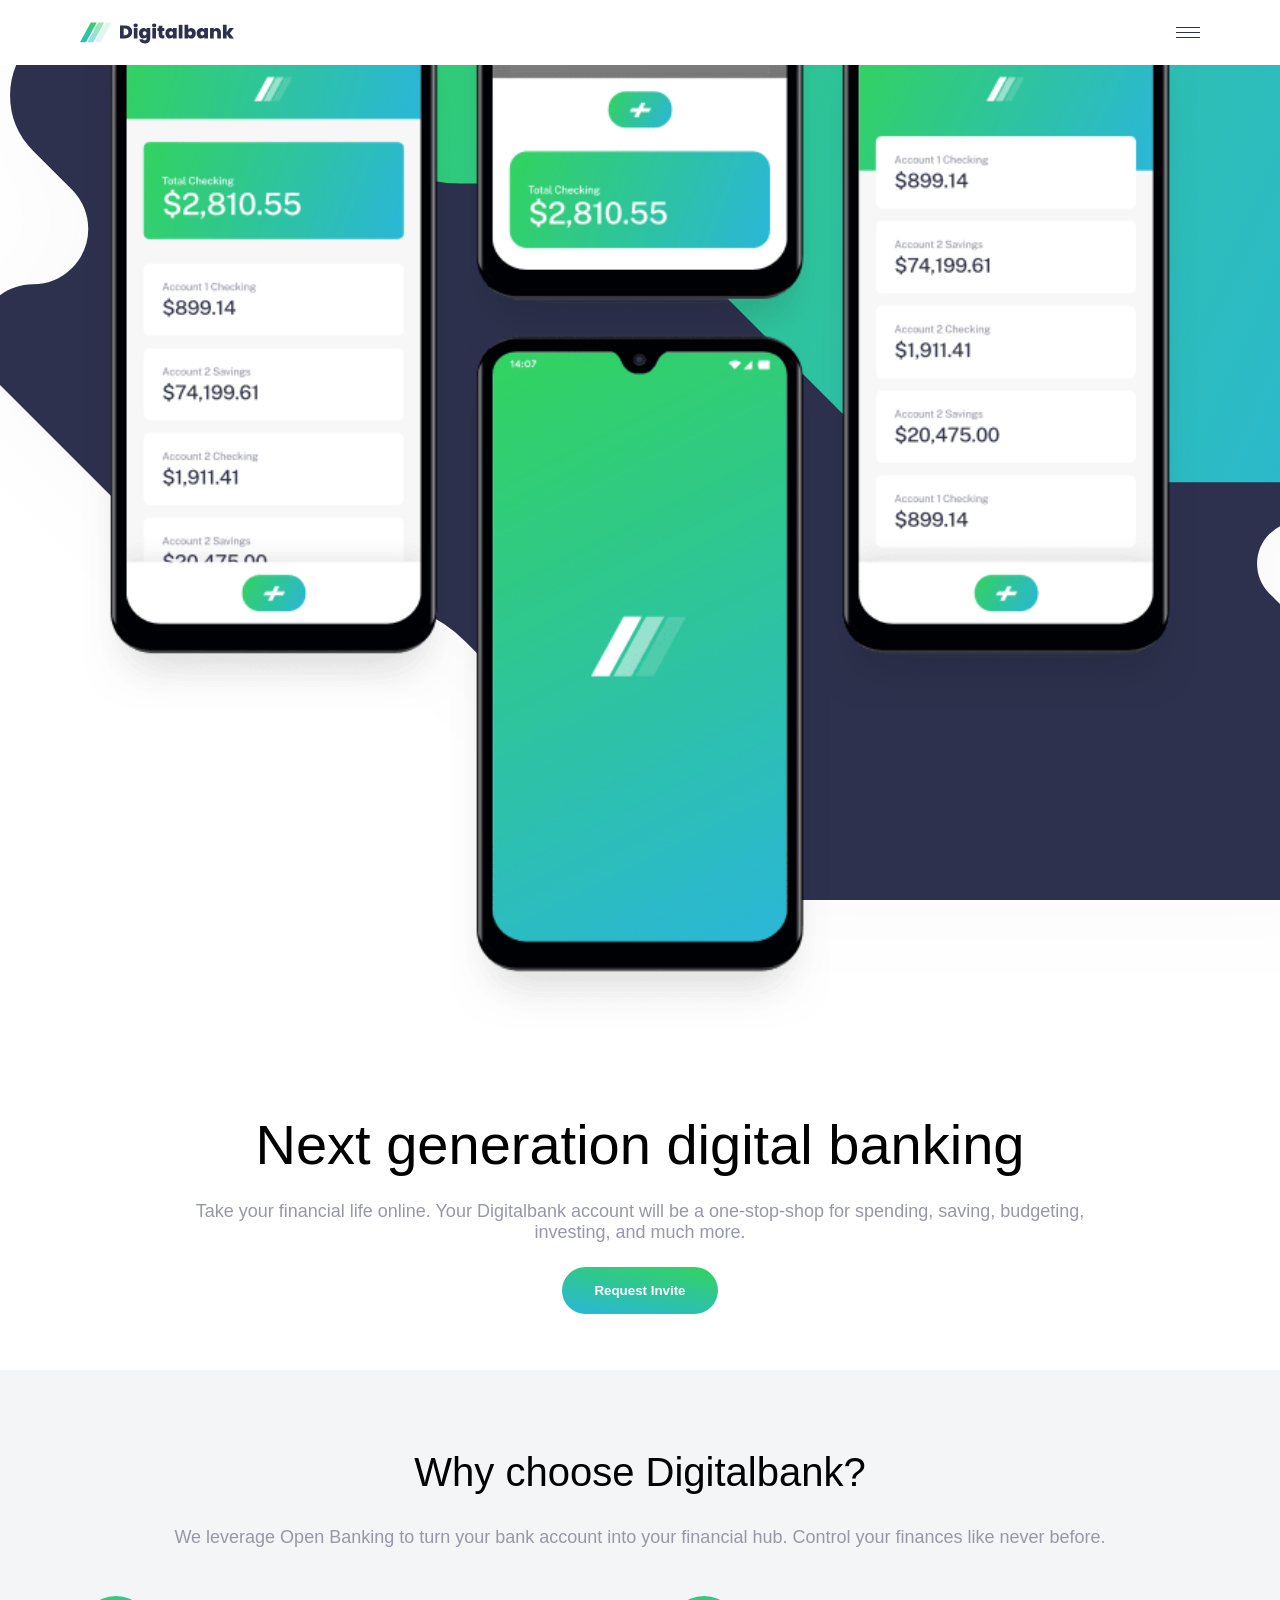
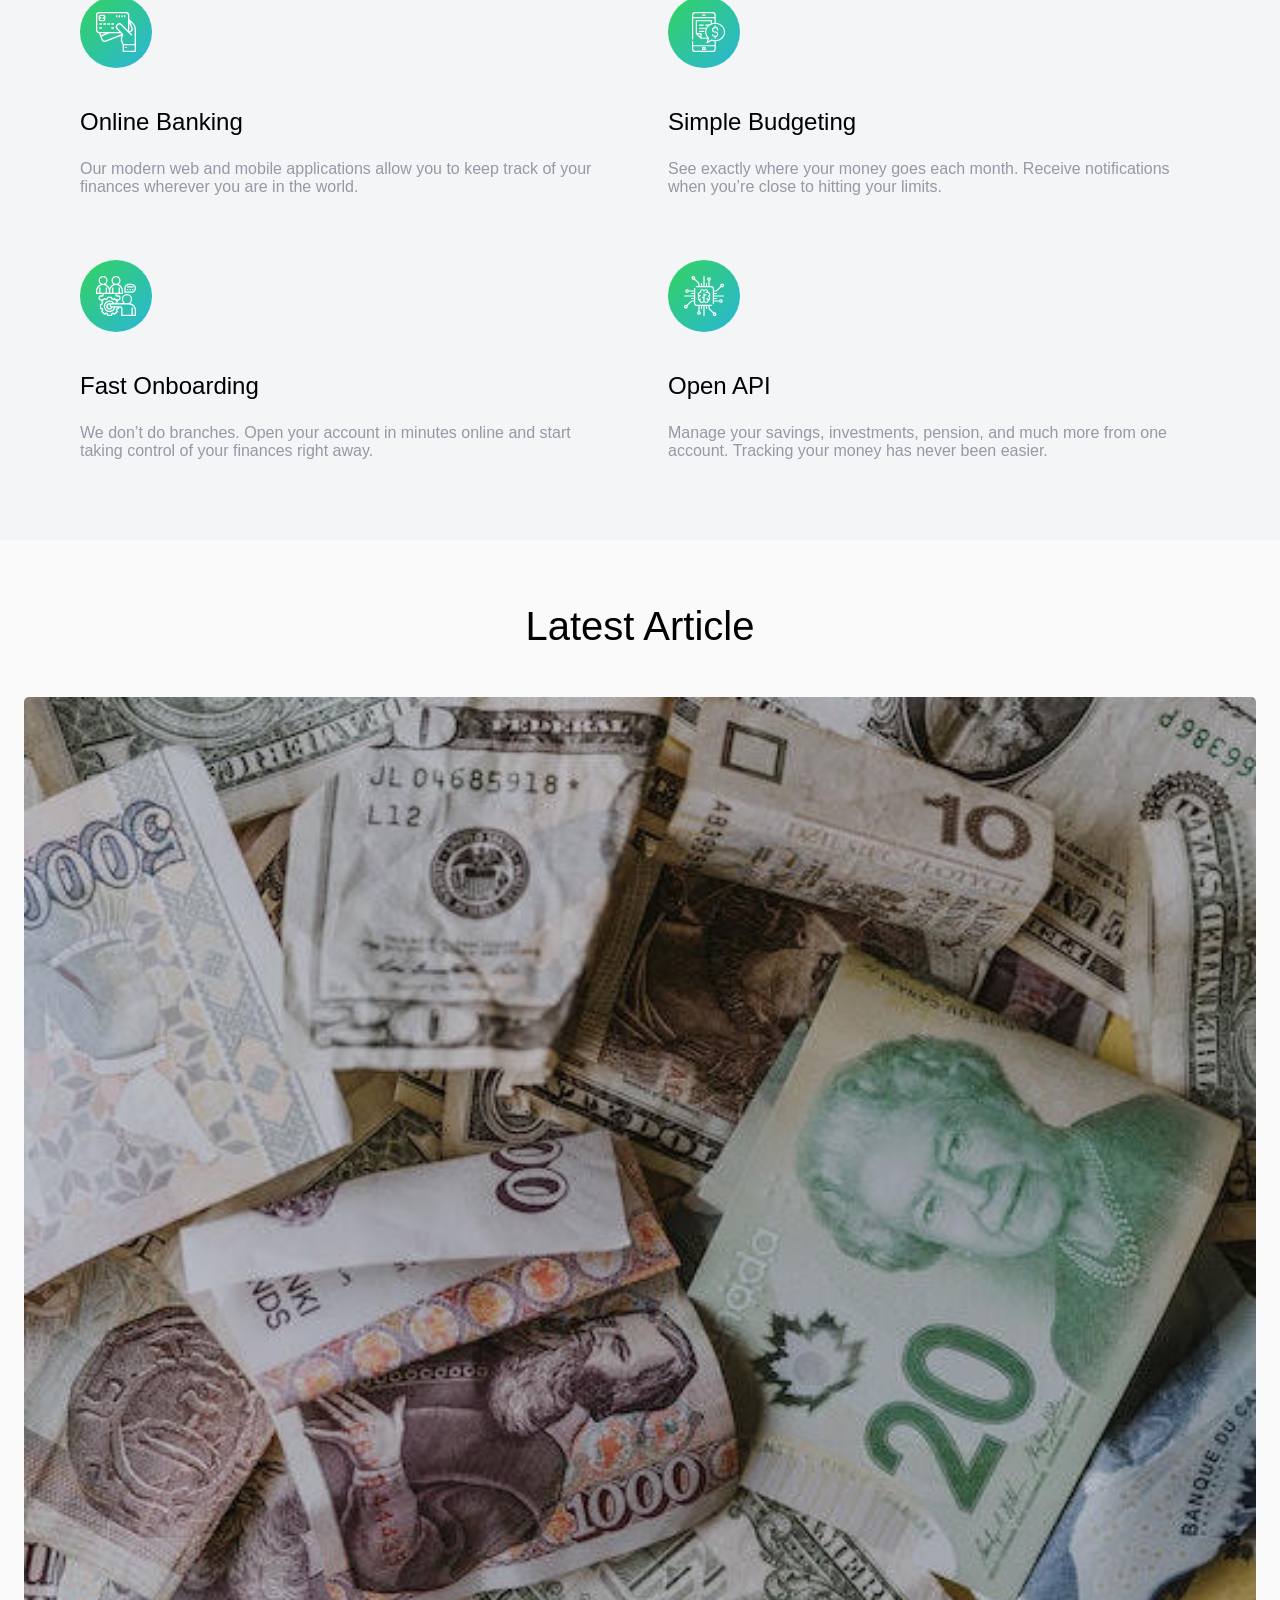
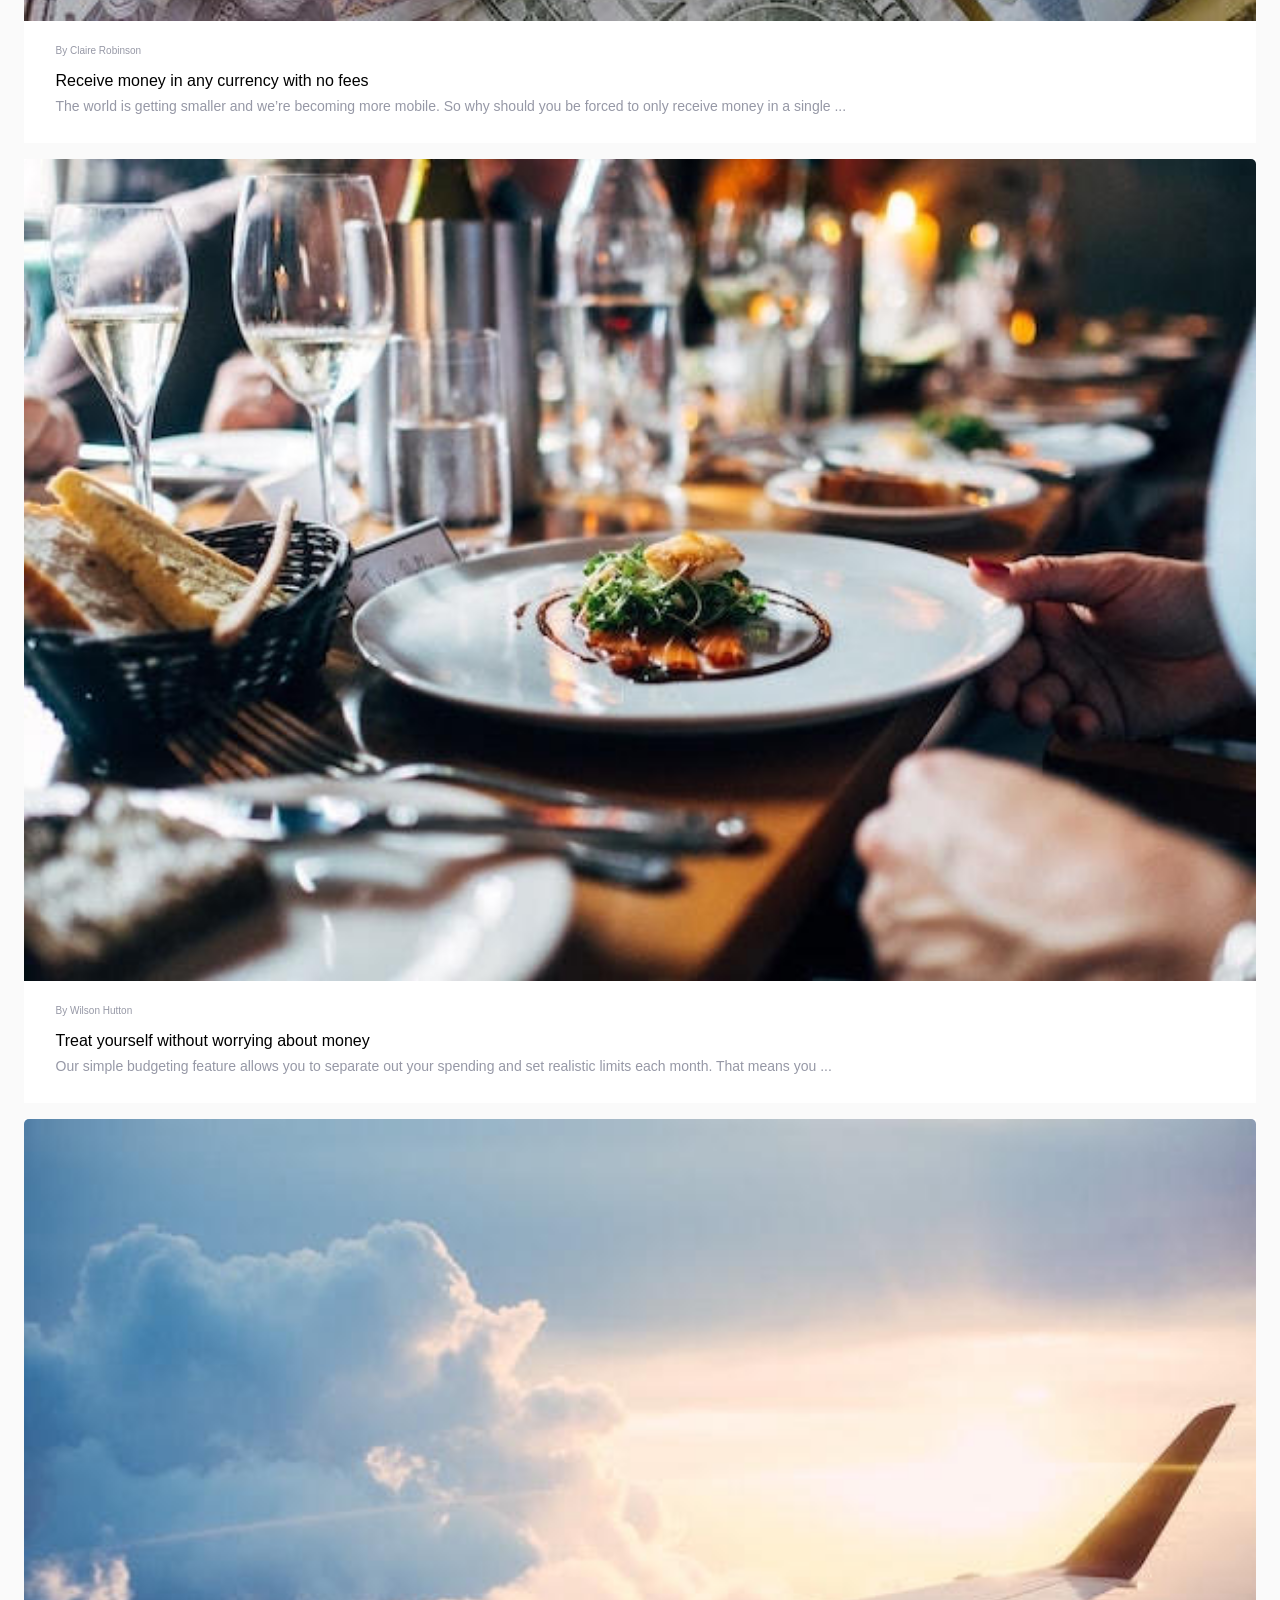
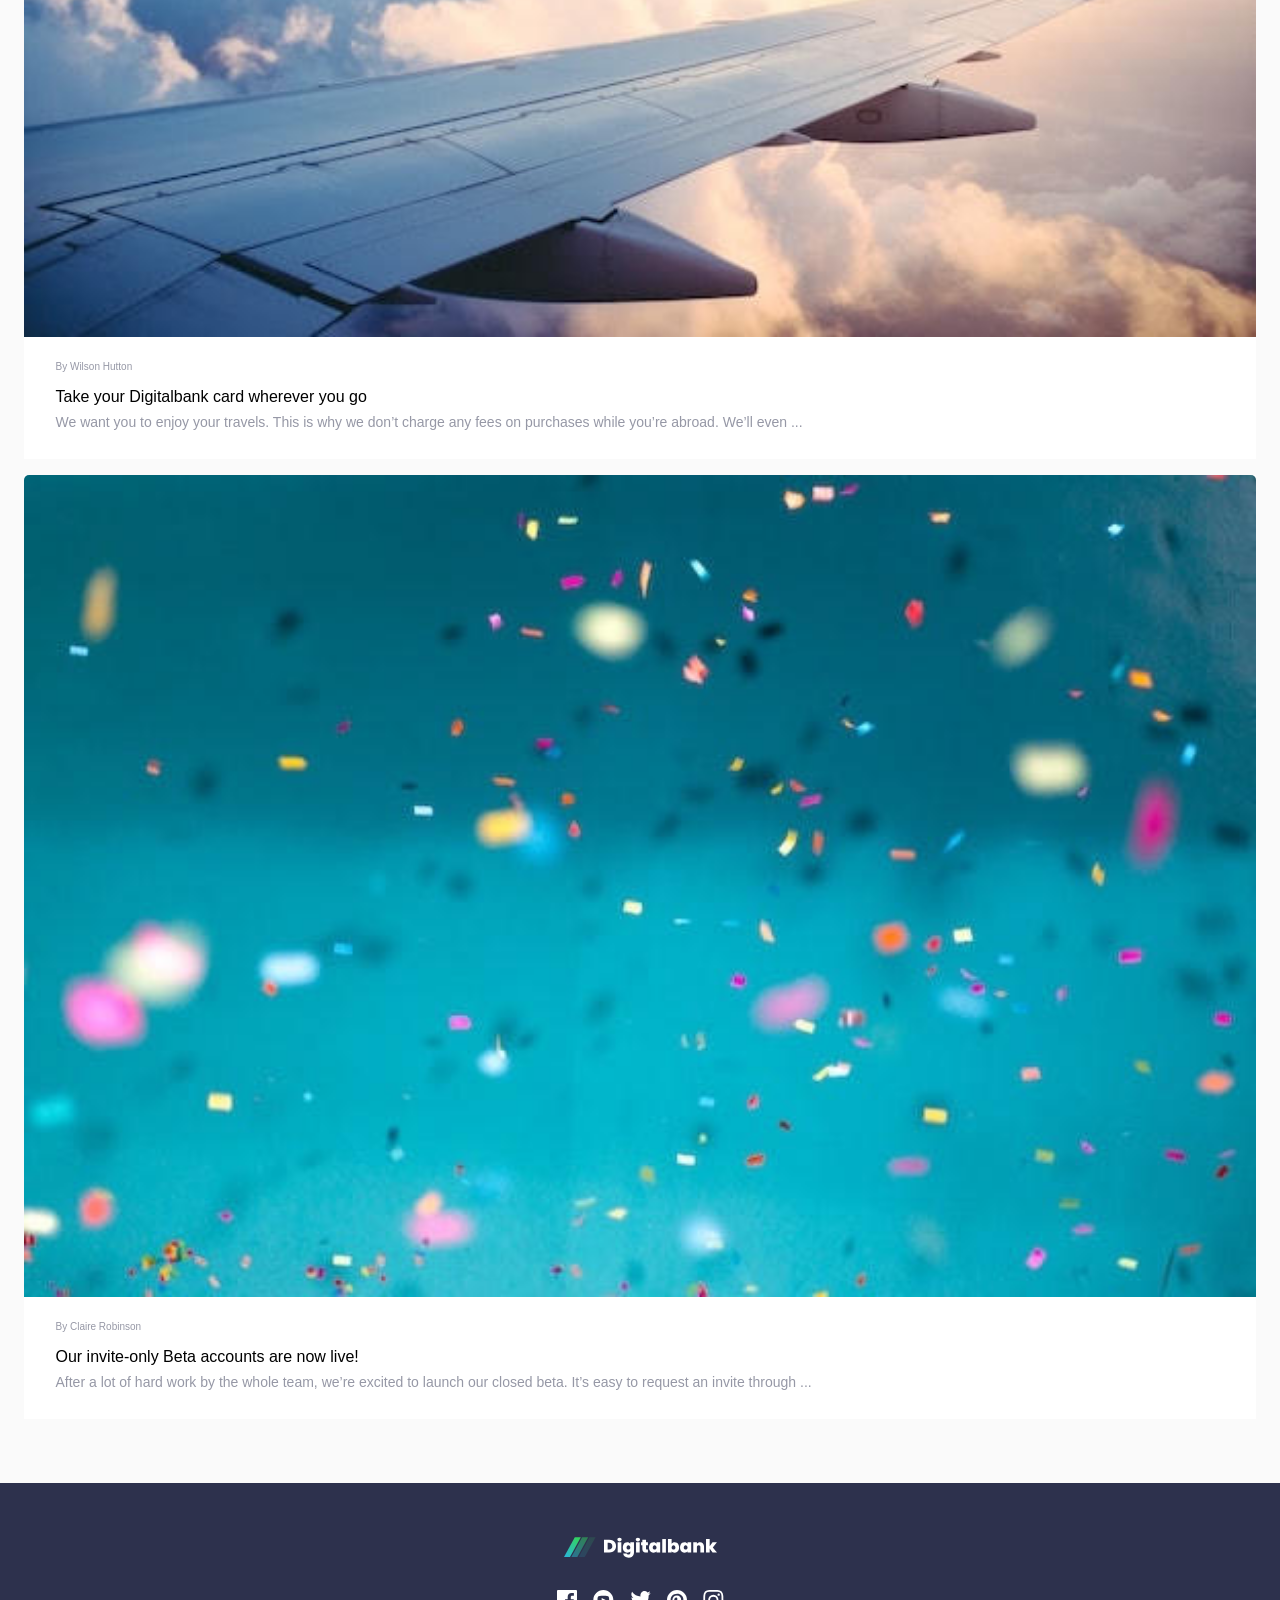
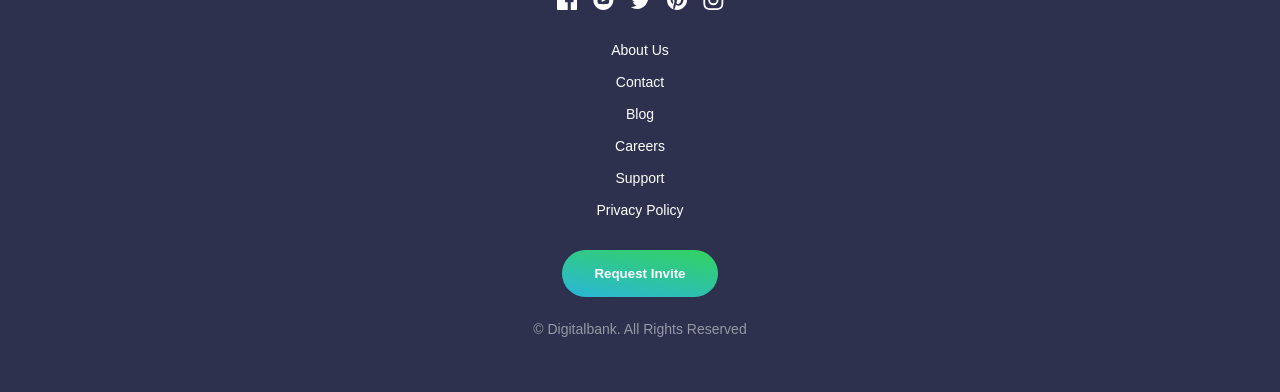
==== index.html @ 1cc2023a "Deploying to gh-pages from @ uthea/dioxus-digital-bank@f8879e0c25f3fd434e9c0fcfd514ac6a3cdec828 🚀" ====
<!DOCTYPE html>
<html>
    <head>
        <title>digital-bank</title>
        <meta content="text/html;charset=utf-8" http-equiv="Content-Type">
        <meta name="viewport" content="width=device-width, initial-scale=1">
        <meta charset="UTF-8">
    <link rel="preload" as="script" href="/./assets/digital-bank-dxh145acda5aa74297.js" crossorigin></head>
    <body>
        <div id="main"></div>
    <script type="module" async src="/./assets/digital-bank-dxh145acda5aa74297.js"></script>
            </body>
</html>
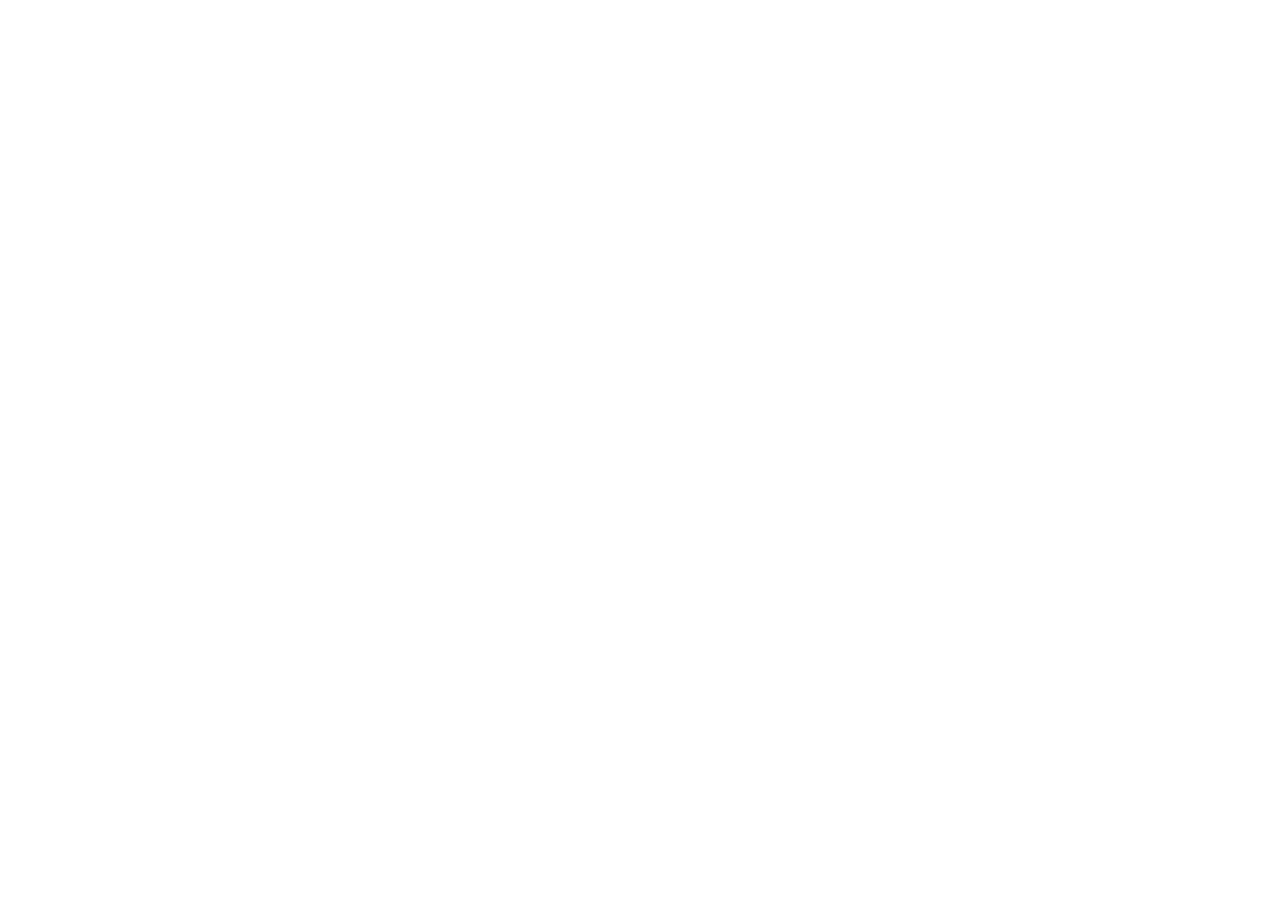
==== commit fd75694f: "Deploying to gh-pages from @ uthea/dioxus-digital-bank@b9f6759f0c213e5b7d58af56c4c073e4b77af4e4 🚀" ====
--- a/index.html
+++ b/index.html
@@ -5,9 +5,9 @@
         <meta content="text/html;charset=utf-8" http-equiv="Content-Type">
         <meta name="viewport" content="width=device-width, initial-scale=1">
         <meta charset="UTF-8">
-    <link rel="preload" as="script" href="/./assets/digital-bank-dxh145acda5aa74297.js" crossorigin></head>
+    <link rel="preload" as="script" href="/dioxus-digital-bank/assets/digital-bank-dxh60dffea21a8ff54.js" crossorigin></head>
     <body>
         <div id="main"></div>
-    <script type="module" async src="/./assets/digital-bank-dxh145acda5aa74297.js"></script>
+    <script type="module" async src="/dioxus-digital-bank/assets/digital-bank-dxh60dffea21a8ff54.js"></script>
             </body>
 </html>
